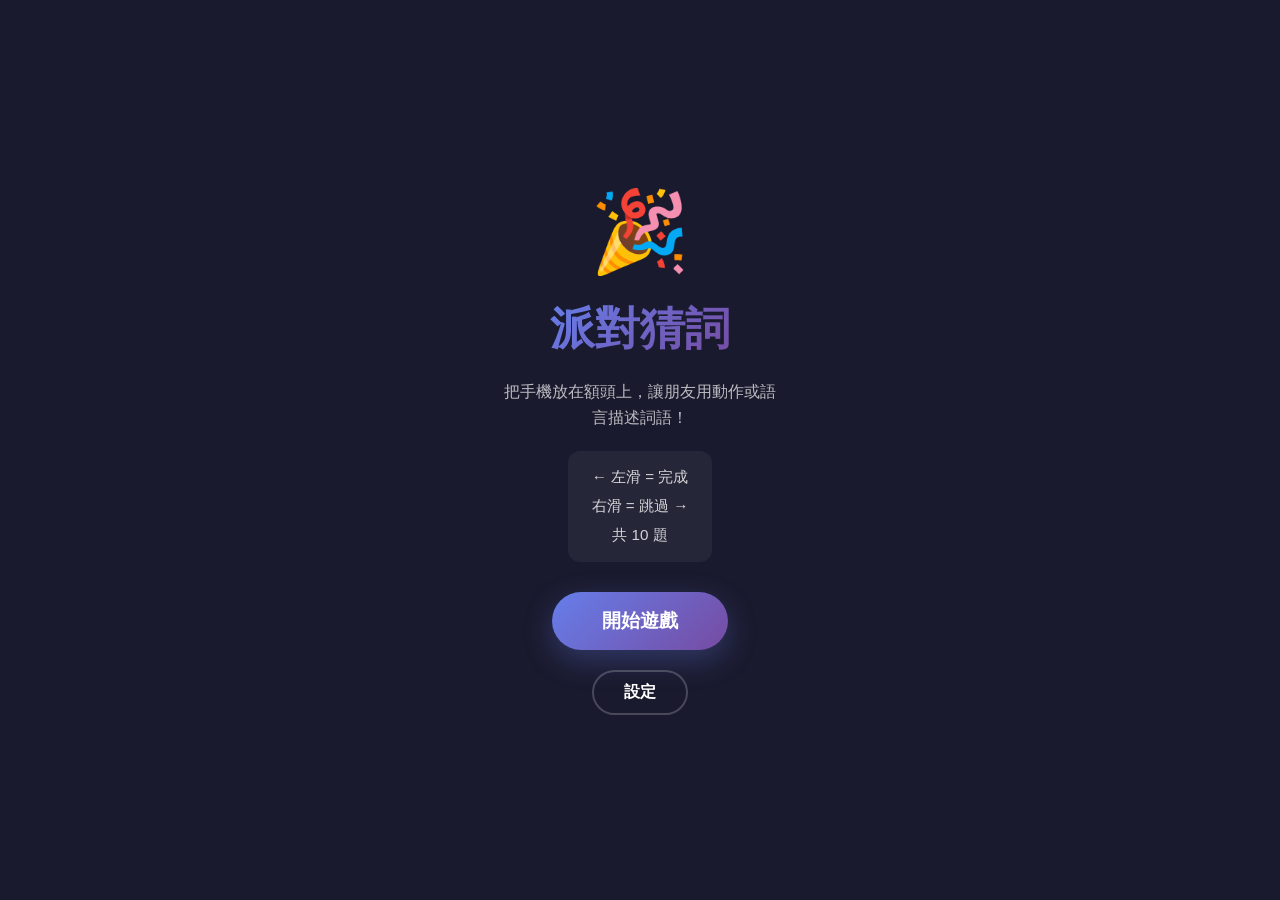
==== public/index.html @ 3a24ecba "feat: add backend and generate with llm" ====
<!DOCTYPE html>
<html lang="zh-TW">
<head>
    <meta charset="UTF-8">
    <meta name="viewport" content="width=device-width, initial-scale=1.0">
    <title>派對猜詞遊戲</title>
    <link rel="stylesheet" href="style.css">
</head>
<body>
    <div id="app">
        <div id="cover-screen">
            <div class="cover-icon">🎉</div>
            <h1 class="cover-title">派對猜詞</h1>
            <p class="cover-desc">把手機放在額頭上，讓朋友用動作或語言描述詞語！</p>
            <div class="cover-rules">
                <div class="rule">← 左滑 = 完成</div>
                <div class="rule">右滑 = 跳過 →</div>
                <div class="rule">共 10 題</div>
            </div>
            <button id="start-btn">開始遊戲</button>
            <button id="settings-btn">設定</button>
        </div>

        <div id="settings-screen" class="hidden">
            <h2 class="settings-title">遊戲設定</h2>

            <div class="setting-group">
                <label class="setting-label">結束模式</label>
                <div class="toggle-group">
                    <button class="toggle-btn active" data-mode="rounds">題數限制</button>
                    <button class="toggle-btn" data-mode="time">時間限制</button>
                </div>
            </div>

            <div class="setting-group" id="rounds-setting">
                <label class="setting-label">題數</label>
                <div class="stepper">
                    <button class="stepper-btn" id="rounds-minus">-</button>
                    <span id="rounds-value">10</span>
                    <button class="stepper-btn" id="rounds-plus">+</button>
                </div>
            </div>

            <div class="setting-group hidden" id="time-setting">
                <label class="setting-label">時間（秒）</label>
                <div class="stepper">
                    <button class="stepper-btn" id="time-minus">-</button>
                    <span id="time-value">60</span>
                    <button class="stepper-btn" id="time-plus">+</button>
                </div>
            </div>

            <div class="setting-group">
                <label class="setting-label">詞語類別</label>
                <div class="category-grid">
                    <button class="category-btn active" data-category="action">動作</button>
                    <button class="category-btn active" data-category="animal">動物</button>
                    <button class="category-btn active" data-category="food">食物</button>
                    <button class="category-btn active" data-category="object">物品</button>
                    <button class="category-btn active" data-category="place">地點</button>
                    <button class="category-btn active" data-category="person">人物</button>
                </div>
            </div>

            <button id="settings-back-btn">確認</button>
        </div>

        <div id="game-screen" class="hidden">
            <div class="progress">
                <span id="progress-text">第 <span id="current-round">1</span> / <span id="total-display">10</span> 題</span>
                <span id="timer-display" class="hidden"></span>
            </div>
            <div id="card-container">
                <div id="card">
                    <div class="card-content">
                        <span id="word"></span>
                    </div>
                    <div class="card-hint">
                        <span class="hint-left">← 完成</span>
                        <span class="hint-right">跳過 →</span>
                    </div>
                </div>
            </div>
            <div class="instructions">左滑完成 / 右滑跳過</div>
        </div>

        <div id="result-screen" class="hidden">
            <h1>遊戲結束!</h1>
            <div id="result-list"></div>
            <button id="restart-btn">再玩一次</button>
        </div>
    </div>
    <script src="app.js"></script>
</body>
</html>
---- public/style.css ----
* {
    margin: 0;
    padding: 0;
    box-sizing: border-box;
}

body {
    font-family: -apple-system, BlinkMacSystemFont, "Segoe UI", Roboto, sans-serif;
    background: #1a1a2e;
    min-height: 100vh;
    display: flex;
    align-items: center;
    justify-content: center;
    overflow: hidden;
    color: #fff;
}

#app {
    width: 100%;
    max-width: 400px;
    padding: 20px;
}

.hidden {
    display: none !important;
}

/* Cover Screen */
#cover-screen {
    display: flex;
    flex-direction: column;
    align-items: center;
    text-align: center;
    gap: 20px;
}

.cover-icon {
    font-size: 5rem;
    animation: bounce 2s ease-in-out infinite;
}

@keyframes bounce {
    0%, 100% { transform: translateY(0); }
    50% { transform: translateY(-10px); }
}

.cover-title {
    font-size: 2.8rem;
    font-weight: 800;
    background: linear-gradient(135deg, #667eea, #764ba2);
    -webkit-background-clip: text;
    -webkit-text-fill-color: transparent;
    background-clip: text;
}

.cover-desc {
    font-size: 1rem;
    opacity: 0.7;
    line-height: 1.6;
    max-width: 280px;
}

.cover-rules {
    display: flex;
    flex-direction: column;
    gap: 8px;
    background: rgba(255, 255, 255, 0.05);
    border-radius: 12px;
    padding: 16px 24px;
}

.cover-rules .rule {
    font-size: 0.95rem;
    opacity: 0.8;
}

#start-btn {
    background: linear-gradient(135deg, #667eea, #764ba2);
    border: none;
    color: #fff;
    font-size: 1.2rem;
    padding: 16px 50px;
    border-radius: 30px;
    cursor: pointer;
    font-weight: 700;
    margin-top: 10px;
    transition: transform 0.2s, box-shadow 0.2s;
    box-shadow: 0 10px 30px rgba(102, 126, 234, 0.3);
}

#start-btn:hover {
    transform: scale(1.05);
    box-shadow: 0 14px 40px rgba(102, 126, 234, 0.4);
}

/* Settings Button */
#settings-btn {
    background: transparent;
    border: 2px solid rgba(255, 255, 255, 0.2);
    color: #fff;
    font-size: 1rem;
    padding: 10px 30px;
    border-radius: 30px;
    cursor: pointer;
    font-weight: 600;
    transition: border-color 0.2s, background 0.2s;
}

#settings-btn:hover {
    border-color: rgba(255, 255, 255, 0.5);
    background: rgba(255, 255, 255, 0.05);
}

/* Settings Screen */
#settings-screen {
    display: flex;
    flex-direction: column;
    gap: 24px;
}

.settings-title {
    font-size: 1.8rem;
    text-align: center;
}

.setting-group {
    display: flex;
    flex-direction: column;
    gap: 10px;
}

.setting-label {
    font-size: 0.95rem;
    opacity: 0.7;
    font-weight: 600;
}

.toggle-group {
    display: flex;
    gap: 8px;
}

.toggle-btn {
    flex: 1;
    padding: 10px 16px;
    border: 2px solid rgba(255, 255, 255, 0.15);
    background: transparent;
    color: #fff;
    border-radius: 10px;
    cursor: pointer;
    font-size: 0.9rem;
    font-weight: 600;
    transition: all 0.2s;
}

.toggle-btn.active {
    background: linear-gradient(135deg, #667eea, #764ba2);
    border-color: transparent;
}

.stepper {
    display: flex;
    align-items: center;
    gap: 16px;
    justify-content: center;
}

.stepper-btn {
    width: 40px;
    height: 40px;
    border-radius: 50%;
    border: 2px solid rgba(255, 255, 255, 0.2);
    background: transparent;
    color: #fff;
    font-size: 1.3rem;
    cursor: pointer;
    display: flex;
    align-items: center;
    justify-content: center;
    transition: background 0.2s, border-color 0.2s;
}

.stepper-btn:hover {
    background: rgba(255, 255, 255, 0.1);
    border-color: rgba(255, 255, 255, 0.4);
}

.stepper span {
    font-size: 1.5rem;
    font-weight: 700;
    min-width: 50px;
    text-align: center;
}

.category-grid {
    display: grid;
    grid-template-columns: repeat(3, 1fr);
    gap: 8px;
}

.category-btn {
    padding: 10px 8px;
    border: 2px solid rgba(255, 255, 255, 0.15);
    background: transparent;
    color: #fff;
    border-radius: 10px;
    cursor: pointer;
    font-size: 0.85rem;
    font-weight: 600;
    transition: all 0.2s;
    opacity: 0.5;
}

.category-btn.active {
    background: linear-gradient(135deg, #667eea, #764ba2);
    border-color: transparent;
    opacity: 1;
}

#settings-back-btn {
    background: linear-gradient(135deg, #667eea, #764ba2);
    border: none;
    color: #fff;
    font-size: 1.1rem;
    padding: 14px 40px;
    border-radius: 30px;
    cursor: pointer;
    font-weight: 700;
    margin-top: 8px;
    transition: transform 0.2s;
}

#settings-back-btn:hover {
    transform: scale(1.05);
}

/* Game Screen */
#game-screen {
    display: flex;
    flex-direction: column;
    align-items: center;
    gap: 24px;
}

.progress {
    font-size: 1.2rem;
    opacity: 0.8;
}

#card-container {
    width: 300px;
    height: 400px;
    perspective: 1000px;
    position: relative;
}

#card {
    width: 100%;
    height: 100%;
    background: linear-gradient(135deg, #667eea, #764ba2);
    border-radius: 20px;
    display: flex;
    flex-direction: column;
    align-items: center;
    justify-content: center;
    box-shadow: 0 20px 60px rgba(0, 0, 0, 0.3);
    cursor: grab;
    user-select: none;
    position: absolute;
    transition: none;
    touch-action: none;
}

#card.animating {
    transition: transform 0.3s ease, opacity 0.3s ease;
}

#card.swipe-left {
    transform: translateX(-150%) rotate(-20deg);
    opacity: 0;
}

#card.swipe-right {
    transform: translateX(150%) rotate(20deg);
    opacity: 0;
}

.card-content {
    flex: 1;
    display: flex;
    align-items: center;
    justify-content: center;
    padding: 20px;
}

#word {
    font-size: 2.5rem;
    font-weight: bold;
    text-align: center;
}

.card-hint {
    display: flex;
    justify-content: space-between;
    width: 100%;
    padding: 20px 30px;
    font-size: 0.9rem;
    opacity: 0.6;
}

.instructions {
    font-size: 0.9rem;
    opacity: 0.5;
}

/* Result Screen */
#result-screen {
    text-align: center;
    max-height: 100vh;
    display: flex;
    flex-direction: column;
    padding: 20px 0;
}

#result-screen h1 {
    font-size: 2rem;
    margin-bottom: 24px;
    flex-shrink: 0;
}

#result-list {
    display: flex;
    flex-direction: column;
    gap: 12px;
    margin-bottom: 30px;
    overflow-y: auto;
    flex: 1;
    padding-right: 4px;
    scrollbar-width: none;
}

#result-list::-webkit-scrollbar {
    display: none;
}

.result-item {
    background: rgba(255, 255, 255, 0.1);
    border-radius: 12px;
    padding: 16px;
    display: flex;
    align-items: center;
    justify-content: space-between;
}

.result-item .result-word {
    font-size: 1.1rem;
    font-weight: 600;
}

.result-item .result-info {
    display: flex;
    align-items: center;
    gap: 12px;
    font-size: 0.85rem;
}

.result-item .result-time {
    opacity: 0.7;
}

.result-item .result-status {
    padding: 4px 10px;
    border-radius: 20px;
    font-size: 0.8rem;
    font-weight: 600;
}

.result-status.completed {
    background: #4caf50;
    color: #fff;
}

.result-status.skipped {
    background: #ff9800;
    color: #fff;
}

#restart-btn {
    background: linear-gradient(135deg, #667eea, #764ba2);
    border: none;
    color: #fff;
    font-size: 1.1rem;
    padding: 14px 40px;
    border-radius: 30px;
    cursor: pointer;
    font-weight: 600;
    transition: transform 0.2s;
}

#restart-btn:hover {
    transform: scale(1.05);
}
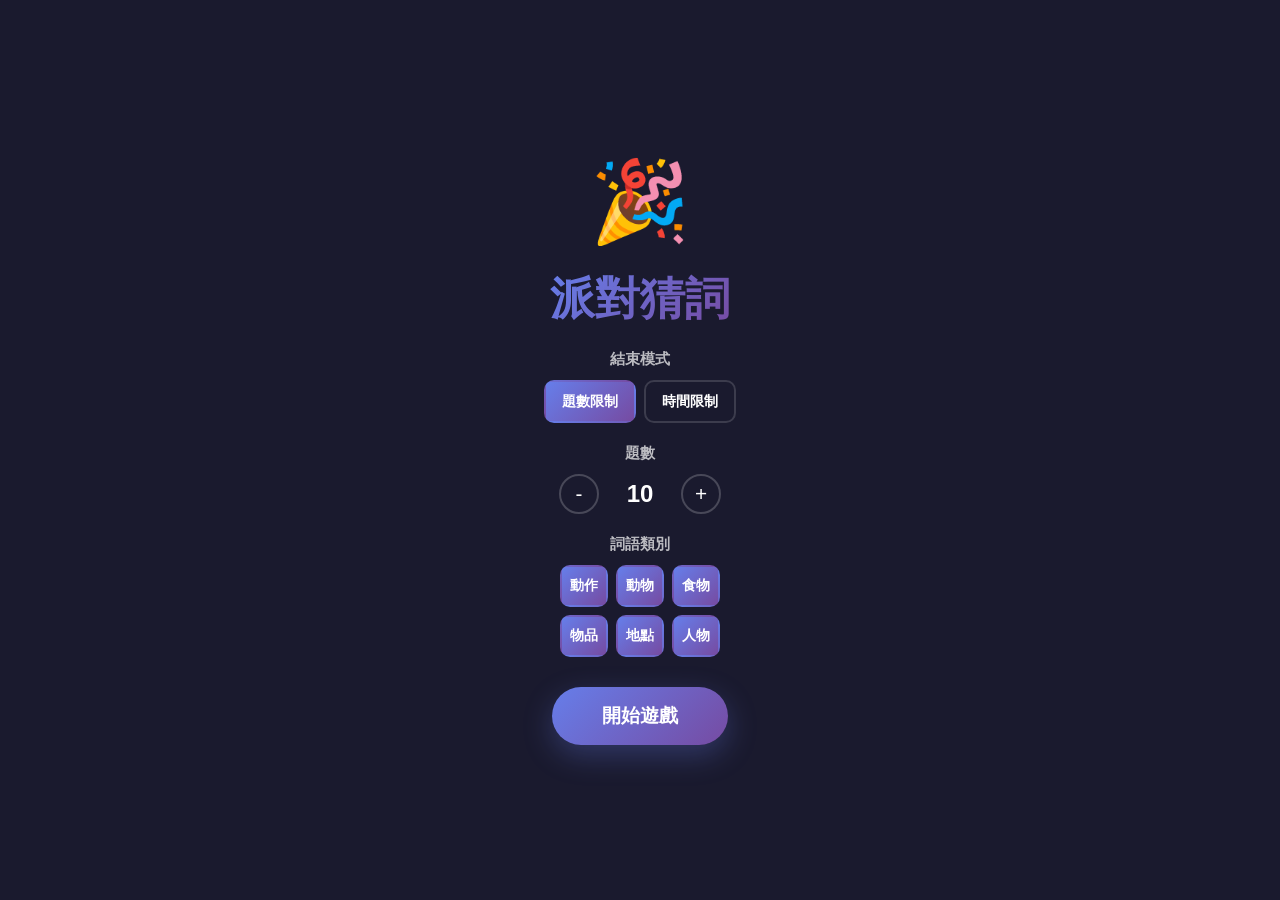
==== commit dbc3ce85: "feat: inline settings on cover screen" ====
--- a/public/index.html
+++ b/public/index.html
@@ -11,18 +11,6 @@
         <div id="cover-screen">
             <div class="cover-icon">🎉</div>
             <h1 class="cover-title">派對猜詞</h1>
-            <p class="cover-desc">把手機放在額頭上，讓朋友用動作或語言描述詞語！</p>
-            <div class="cover-rules">
-                <div class="rule">← 左滑 = 完成</div>
-                <div class="rule">右滑 = 跳過 →</div>
-                <div class="rule">共 10 題</div>
-            </div>
-            <button id="start-btn">開始遊戲</button>
-            <button id="settings-btn">設定</button>
-        </div>
-
-        <div id="settings-screen" class="hidden">
-            <h2 class="settings-title">遊戲設定</h2>
 
             <div class="setting-group">
                 <label class="setting-label">結束模式</label>
@@ -62,7 +50,7 @@
                 </div>
             </div>
 
-            <button id="settings-back-btn">確認</button>
+            <button id="start-btn">開始遊戲</button>
         </div>
 
         <div id="game-screen" class="hidden">
@@ -74,6 +62,7 @@
                 <div id="card">
                     <div class="card-content">
                         <span id="word"></span>
+                        <span id="word-english"></span>
                     </div>
                     <div class="card-hint">
                         <span class="hint-left">← 完成</span>
@@ -90,6 +79,6 @@
             <button id="restart-btn">再玩一次</button>
         </div>
     </div>
-    <script src="app.js"></script>
+    <script src="app.js?v=2"></script>
 </body>
 </html>
--- a/public/style.css
+++ b/public/style.css
@@ -288,15 +288,24 @@
 .card-content {
     flex: 1;
     display: flex;
+    flex-direction: column;
     align-items: center;
     justify-content: center;
     padding: 20px;
+    gap: 12px;
 }
 
 #word {
     font-size: 2.5rem;
     font-weight: bold;
     text-align: center;
+}
+
+#word-english {
+    font-size: 1.2rem;
+    opacity: 0.75;
+    text-align: center;
+    font-style: italic;
 }
 
 .card-hint {
